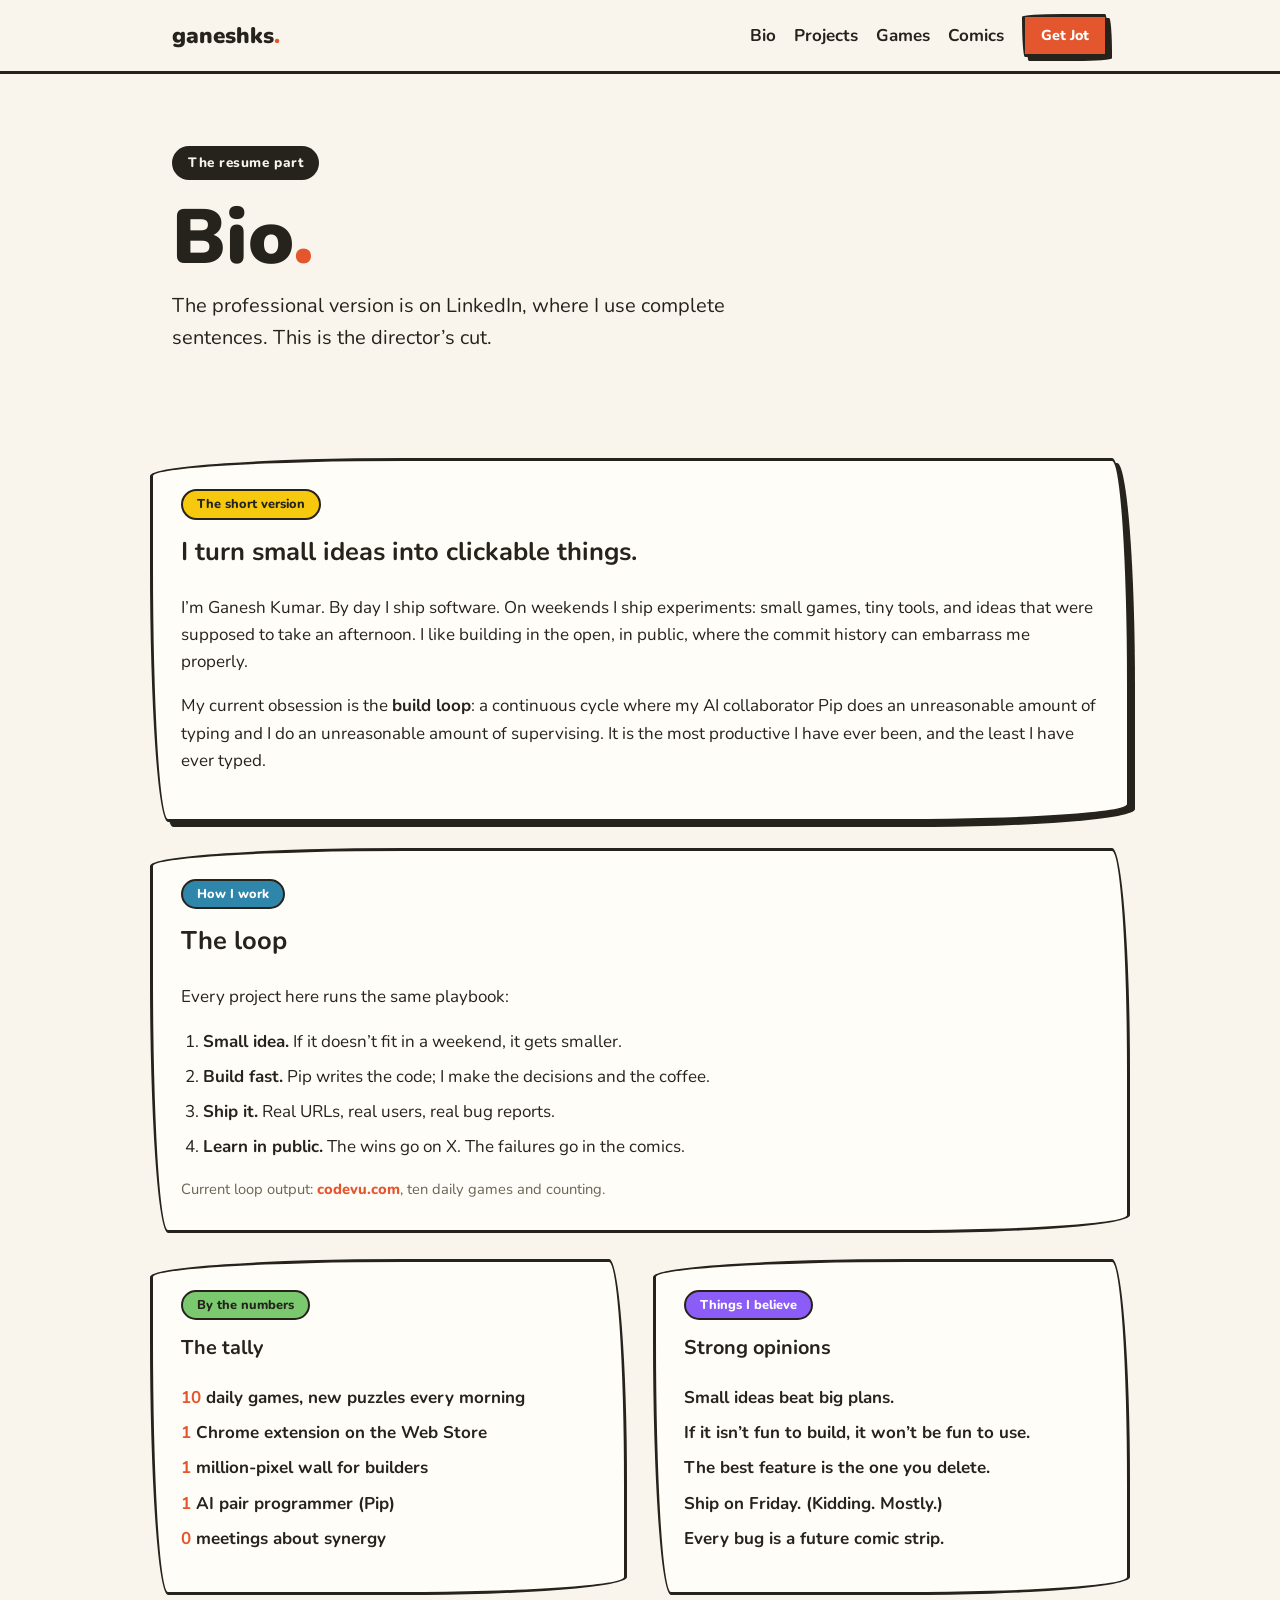
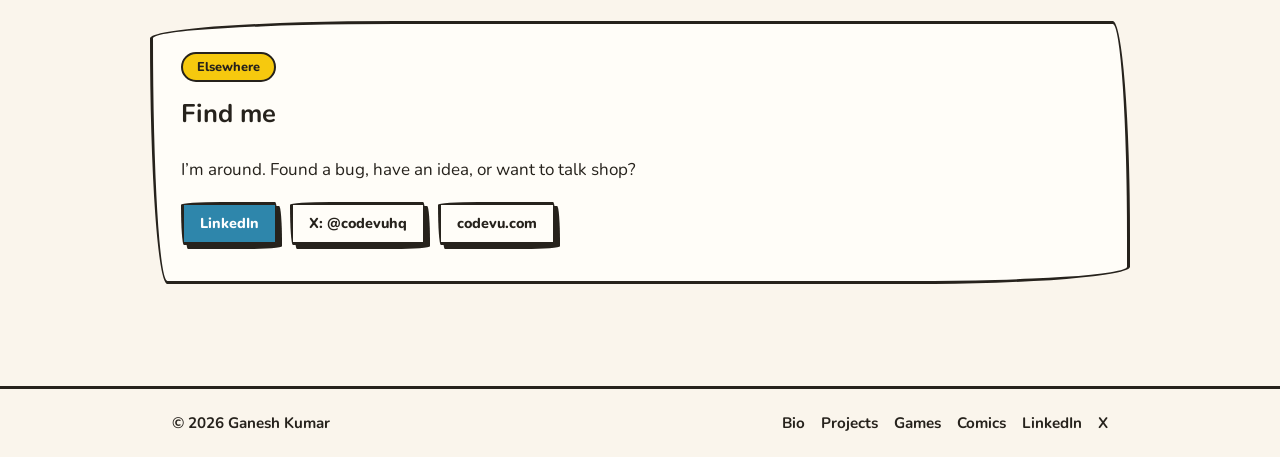
==== bio.html @ c855c2ab "Add sub-pages: bio, projects, games - Home becomes a hub with explore cards - bio.html: director's c" ====
<!DOCTYPE html>
<html lang="en">
<head>
<meta charset="utf-8">
<meta name="viewport" content="width=device-width, initial-scale=1">
<title>Bio — Ganesh Kumar</title>
<meta name="description" content="The bio of Ganesh Kumar: the resume part, with jokes.">
<meta name="theme-color" content="#faf5ec">
<link rel="icon" href="data:image/svg+xml,%3Csvg xmlns='http://www.w3.org/2000/svg' viewBox='0 0 64 64'%3E%3Crect width='64' height='64' rx='14' fill='%23f6c90e'/%3E%3Ctext x='32' y='45' font-family='sans-serif' font-size='36' font-weight='900' text-anchor='middle' fill='%2326221c'%3EG%3C/text%3E%3C/svg%3E">
<link rel="preconnect" href="https://fonts.googleapis.com">
<link rel="preconnect" href="https://fonts.gstatic.com" crossorigin>
<link href="https://fonts.googleapis.com/css2?family=Caveat:wght@600;700&family=Nunito:wght@400;700;800;900&display=swap" rel="stylesheet">
<link rel="stylesheet" href="styles.css">
</head>
<body>

<header class="site-header">
  <div class="header-inner">
    <a class="brand" href="index.html">ganeshks<span class="brand-dot">.</span></a>
    <nav class="nav">
      <a href="bio.html">Bio</a>
      <a href="projects.html">Projects</a>
      <a href="games.html">Games</a>
      <a href="comics.html">Comics</a>
    </nav>
    <a class="btn btn-small btn-accent" href="https://chromewebstore.google.com/detail/jot/ocbfgpiibmgkkjbpbpnhejalpakdonjh">Get Jot</a>
  </div>
</header>

<main>
  <section class="hero wrap">
    <p class="pill">The resume part</p>
    <h1>Bio<span class="brand-dot">.</span></h1>
    <p class="lede">The professional version is on LinkedIn, where I use complete sentences. This is the director&rsquo;s cut.</p>
  </section>

  <section class="wrap block">
    <div class="card sketch shadow">
      <p class="badge">The short version</p>
      <h2 style="margin-top:0">I turn small ideas into clickable things.</h2>
      <p>I&rsquo;m Ganesh Kumar. By day I ship software. On weekends I ship experiments: small games, tiny tools, and ideas that were supposed to take an afternoon. I like building in the open, in public, where the commit history can embarrass me properly.</p>
      <p>My current obsession is the <strong>build loop</strong>: a continuous cycle where my AI collaborator Pip does an unreasonable amount of typing and I do an unreasonable amount of supervising. It is the most productive I have ever been, and the least I have ever typed.</p>
    </div>

    <div class="card sketch">
      <p class="badge badge-blue">How I work</p>
      <h2 style="margin-top:0">The loop</h2>
      <p>Every project here runs the same playbook:</p>
      <ol class="steps">
        <li><strong>Small idea.</strong> If it doesn&rsquo;t fit in a weekend, it gets smaller.</li>
        <li><strong>Build fast.</strong> Pip writes the code; I make the decisions and the coffee.</li>
        <li><strong>Ship it.</strong> Real URLs, real users, real bug reports.</li>
        <li><strong>Learn in public.</strong> The wins go on X. The failures go in the comics.</li>
      </ol>
      <p class="fine">Current loop output: <a class="link-more" href="https://codevu.com/">codevu.com</a>, ten daily games and counting.</p>
    </div>

    <div class="cards-2">
      <div class="card sketch">
        <p class="badge badge-green">By the numbers</p>
        <h3 style="margin-top:0">The tally</h3>
        <ul class="tally">
          <li><b>10</b> daily games, new puzzles every morning</li>
          <li><b>1</b> Chrome extension on the Web Store</li>
          <li><b>1</b> million-pixel wall for builders</li>
          <li><b>1</b> AI pair programmer (Pip)</li>
          <li><b>0</b> meetings about synergy</li>
        </ul>
      </div>
      <div class="card sketch">
        <p class="badge badge-purple">Things I believe</p>
        <h3 style="margin-top:0">Strong opinions</h3>
        <ul class="tally">
          <li>Small ideas beat big plans.</li>
          <li>If it isn&rsquo;t fun to build, it won&rsquo;t be fun to use.</li>
          <li>The best feature is the one you delete.</li>
          <li>Ship on Friday. (Kidding. Mostly.)</li>
          <li>Every bug is a future comic strip.</li>
        </ul>
      </div>
    </div>

    <div class="card sketch">
      <p class="badge">Elsewhere</p>
      <h2 style="margin-top:0">Find me</h2>
      <p>I&rsquo;m around. Found a bug, have an idea, or want to talk shop?</p>
      <div class="row">
        <a class="btn btn-blue btn-small" href="https://www.linkedin.com/in/ganeshks1011/" target="_blank" rel="noreferrer">LinkedIn</a>
        <a class="btn btn-small" href="https://x.com/codevuhq" target="_blank" rel="noreferrer">X: @codevuhq</a>
        <a class="btn btn-small" href="https://codevu.com/">codevu.com</a>
      </div>
    </div>
  </section>
</main>

<footer class="site-footer">
  <div class="footer-inner">
    <span>&copy; 2026 Ganesh Kumar</span>
    <span class="footer-links">
      <a href="bio.html">Bio</a>
      <a href="projects.html">Projects</a>
      <a href="games.html">Games</a>
      <a href="comics.html">Comics</a>
      <a href="https://www.linkedin.com/in/ganeshks1011/" target="_blank" rel="noreferrer">LinkedIn</a>
      <a href="https://x.com/codevuhq" target="_blank" rel="noreferrer">X</a>
    </span>
  </div>
</footer>

</body>
</html>
---- styles.css ----
/* ganeshks.com — comedy with a resume */
:root{
  --paper:#faf5ec;
  --ink:#26221c;
  --card:#fffdf8;
  --accent:#e4572e;
  --blue:#2e86ab;
  --yellow:#f6c90e;
  --purple:#8b5cf6;
  --muted:#6b6455;
}
*{box-sizing:border-box}
html{scroll-behavior:smooth}
body{
  margin:0;
  background:var(--paper);
  color:var(--ink);
  font-family:'Nunito',system-ui,sans-serif;
  font-size:17px;
  line-height:1.6;
}
.wrap{max-width:980px;margin:0 auto;padding:0 22px}

/* hand-drawn wobble border */
.sketch{
  border:3px solid var(--ink);
  border-radius:255px 18px 225px 18px / 18px 225px 18px 255px;
}
.shadow{box-shadow:5px 5px 0 var(--ink)}

/* header */
.site-header{
  border-bottom:3px solid var(--ink);
  background:var(--paper);
  position:sticky;top:0;z-index:50;
}
.header-inner{display:flex;align-items:center;gap:18px;padding:14px 22px;max-width:980px;margin:0 auto}
.brand{font-weight:900;font-size:1.4rem;text-decoration:none;color:var(--ink)}
.brand-dot{color:var(--accent)}
.nav{display:flex;gap:18px;margin-left:auto}
.nav a{color:var(--ink);text-decoration:none;font-weight:700}
.nav a:hover{color:var(--accent);text-decoration:underline wavy}

/* buttons */
.btn{
  display:inline-block;
  font-weight:800;text-decoration:none;color:var(--ink);
  background:var(--card);
  border:3px solid var(--ink);
  border-radius:255px 18px 225px 18px / 18px 225px 18px 255px;
  padding:10px 22px;
  box-shadow:4px 4px 0 var(--ink);
  transition:transform .08s ease, box-shadow .08s ease;
}
.btn:hover{transform:translate(-1px,-1px);box-shadow:5px 5px 0 var(--ink)}
.btn:active{transform:translate(3px,3px);box-shadow:1px 1px 0 var(--ink)}
.btn-primary{background:var(--yellow)}
.btn-accent{background:var(--accent);color:#fff}
.btn-blue{background:var(--blue);color:#fff}
.btn-small{padding:7px 16px;font-size:.9rem}

/* hero */
.hero{padding:72px 22px 48px;text-align:left}
.pill{
  display:inline-block;background:var(--ink);color:var(--paper);
  font-weight:800;font-size:.85rem;letter-spacing:.04em;
  padding:6px 16px;border-radius:999px;margin:0 0 18px;
}
.hero h1{font-size:clamp(3rem,8vw,4.8rem);font-weight:900;margin:0 0 12px;line-height:1.05}
.hero h1 .hl{background:linear-gradient(transparent 62%, var(--yellow) 62%)}
.lede{font-size:1.25rem;max-width:640px;margin:0 0 20px}
.stats{font-weight:700;margin:0 0 28px;color:var(--muted)}
.stats b{color:var(--ink)}
.hero-actions{display:flex;gap:14px;flex-wrap:wrap}

/* sections */
section.block{padding:36px 0}
.section-title{font-size:2rem;font-weight:900;margin:0 0 6px}
.section-sub{color:var(--muted);margin:0 0 24px;max-width:640px}
.card{
  background:var(--card);
  padding:28px;
  margin:0 0 26px;
}
.card h2,.card h3{margin-top:0}
.badge{
  display:inline-block;font-weight:800;font-size:.8rem;
  border:2.5px solid var(--ink);border-radius:999px;
  padding:3px 14px;margin:0 0 12px;background:var(--yellow);
}
.badge-blue{background:var(--blue);color:#fff}
.badge-purple{background:var(--purple);color:#fff}
.badge-green{background:#7bc96f}
.row{display:flex;gap:12px;flex-wrap:wrap;margin:18px 0 8px}
.fine{color:var(--muted);font-size:.92rem;margin:10px 0 0}
.link-more{font-weight:800;color:var(--accent);text-decoration:none}
.link-more:hover{text-decoration:underline wavy}
.cards-2{display:grid;grid-template-columns:1fr 1fr;gap:26px}
@media(max-width:700px){.cards-2{grid-template-columns:1fr}}
.experiment-list{margin:12px 0;padding:0;list-style:none;font-weight:700}
.experiment-list li{display:inline-block;background:#fff;border:2px solid var(--ink);border-radius:12px;padding:4px 12px;margin:0 8px 8px 0;font-size:.92rem}

/* comics */
.strip{margin:0 0 72px}
.strip-head{display:flex;align-items:center;gap:14px;margin:0 0 6px}
.strip-num{
  flex:0 0 auto;width:44px;height:44px;display:flex;align-items:center;justify-content:center;
  background:var(--accent);color:#fff;font-weight:900;font-size:1.2rem;
  border:3px solid var(--ink);border-radius:50%;
}
.strip-head h2{margin:0;font-size:1.7rem;font-weight:900}
.strip-sub{color:var(--muted);margin:0 0 22px}
.panel{
  background:#fff;
  border:3px solid var(--ink);
  border-radius:255px 18px 225px 18px / 18px 225px 18px 255px;
  position:relative;
  padding:26px 18px 14px;
  margin:0 0 30px;
  overflow:hidden;
}
.panel svg.scene{display:block;width:100%;height:auto}
.bubble{
  position:absolute;
  background:#fff;
  border:2.5px solid var(--ink);
  border-radius:48% 52% 55% 45% / 58% 50% 52% 46%;
  padding:8px 16px;
  font-family:'Caveat',cursive;
  font-size:1.45rem;font-weight:600;line-height:1.25;
  max-width:48%;
  z-index:2;
}
.bubble::after{
  content:'';position:absolute;bottom:-9px;left:32px;
  width:14px;height:14px;background:#fff;
  border-right:2.5px solid var(--ink);border-bottom:2.5px solid var(--ink);
  transform:rotate(45deg);
}
.b-tl{top:10px;left:14px}
.b-tr{top:10px;right:14px}
.b-tr::after{left:auto;right:32px}
.b-bl{top:auto;bottom:34px;left:14px}
.b-br{top:auto;bottom:34px;right:14px}
.b-br::after{left:auto;right:32px}
.cap{font-family:'Caveat',cursive;font-size:1.35rem;text-align:center;color:var(--muted);margin:6px 0 0}
@media(max-width:600px){
  .bubble{font-size:1.15rem;max-width:62%}
  .hero{padding:48px 22px 32px}
}

/* bio + games extras */
.steps{margin:12px 0 18px;padding-left:22px}
.steps li{margin:8px 0}
.tally{margin:12px 0;padding:0;list-style:none}
.tally li{margin:8px 0;font-weight:700}
.tally li b{color:var(--accent)}
.game-grid{display:grid;grid-template-columns:repeat(2,1fr);gap:22px;margin-bottom:26px}
@media(max-width:640px){.game-grid{grid-template-columns:1fr}}
.game-card{margin:0;padding:22px}
.game-card h3{margin:0 0 6px;font-size:1.15rem;letter-spacing:.02em}
.game-card p{margin:0;color:var(--muted)}

/* footer */
.site-footer{border-top:3px solid var(--ink);margin-top:40px}
.footer-inner{
  display:flex;justify-content:space-between;align-items:center;gap:12px;flex-wrap:wrap;
  padding:22px;max-width:980px;margin:0 auto;font-weight:700;font-size:.95rem;
}
.footer-links{display:flex;gap:16px;flex-wrap:wrap}
.footer-links a{color:var(--ink);text-decoration:none}
.footer-links a:hover{color:var(--accent);text-decoration:underline wavy}
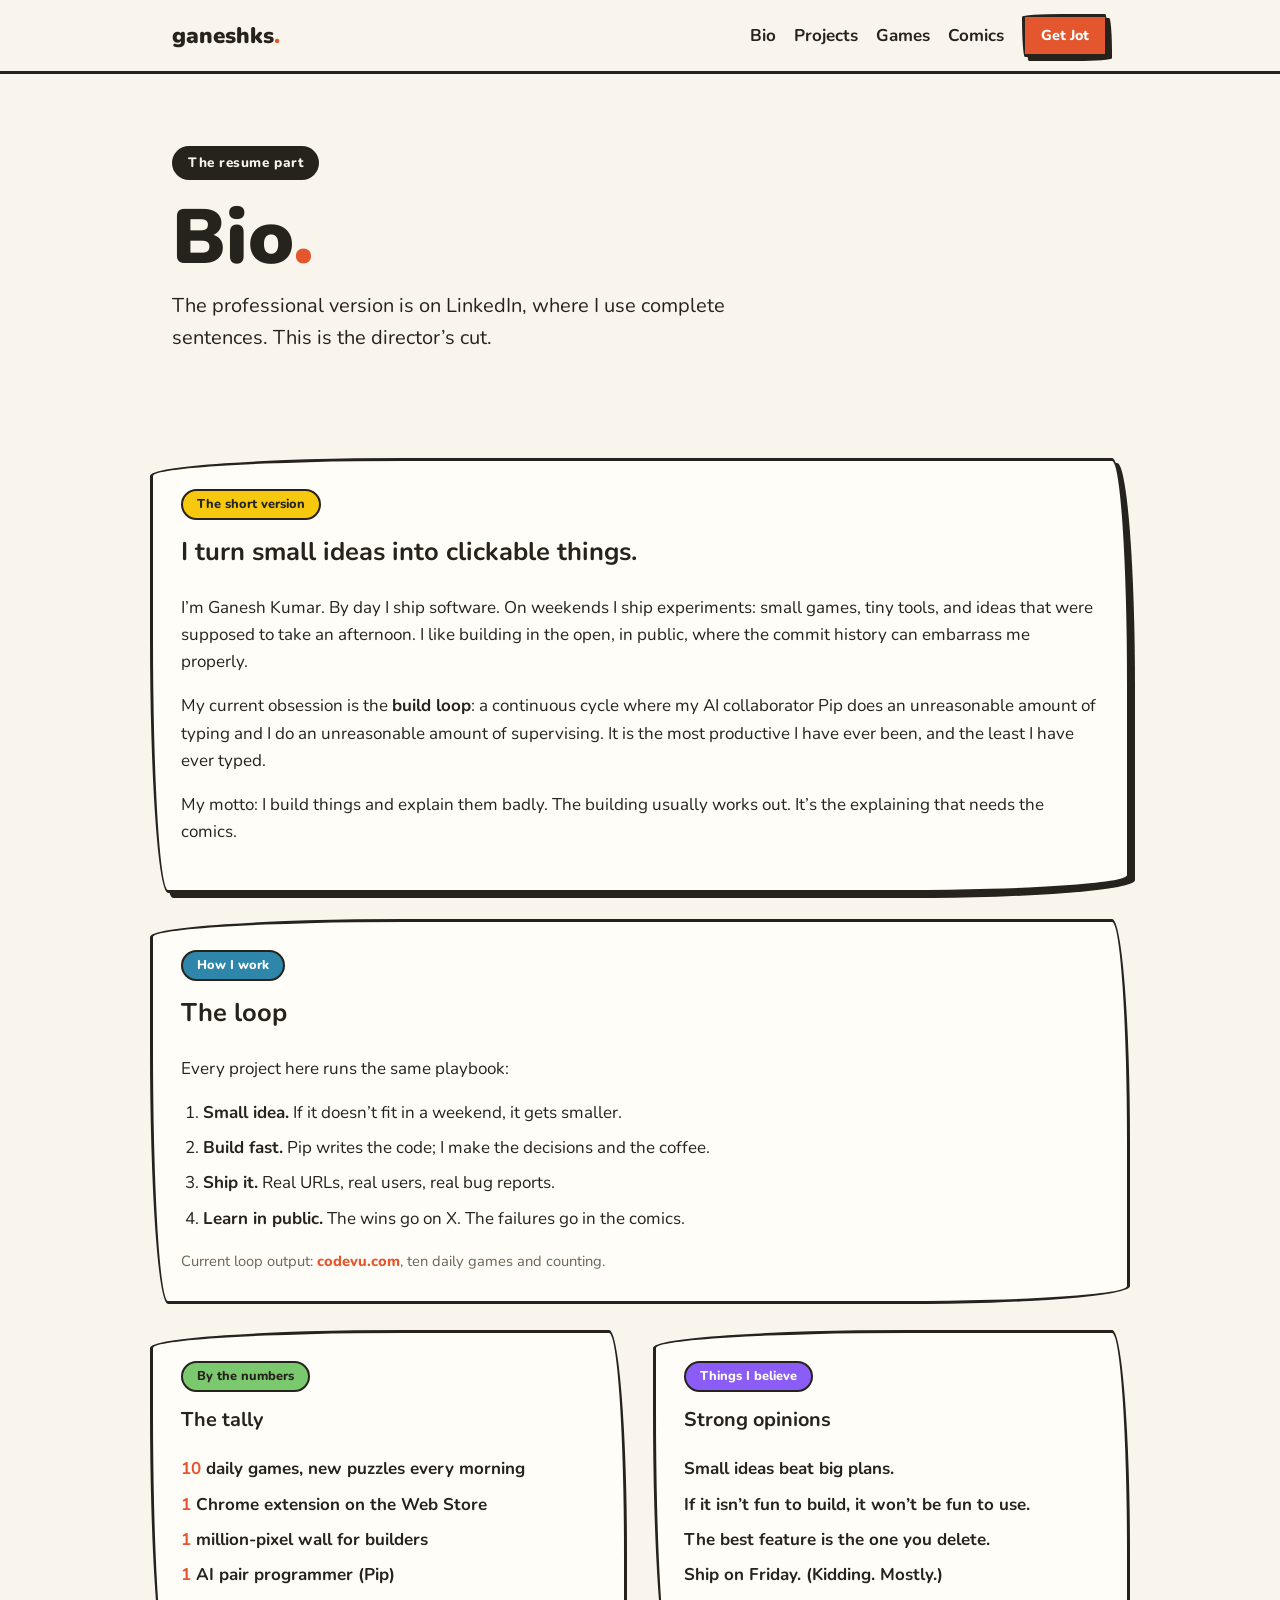
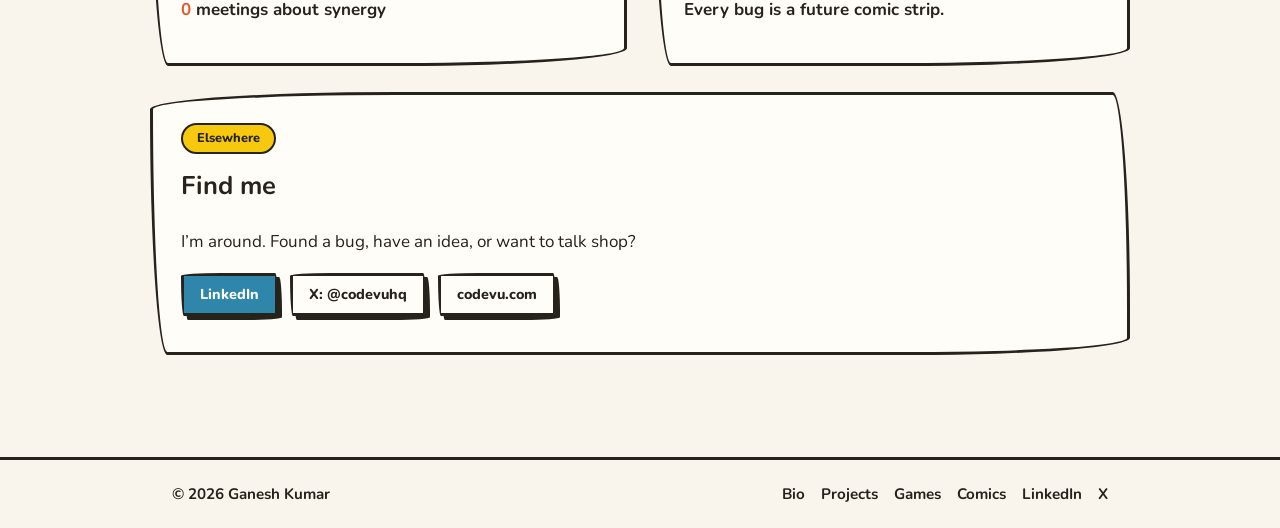
==== commit 0b05acb7: "Tagline: I build things and explain them badly - Hero lede, comics lede, and bio motto updated" ====
--- a/bio.html
+++ b/bio.html
@@ -40,6 +40,7 @@
       <h2 style="margin-top:0">I turn small ideas into clickable things.</h2>
       <p>I&rsquo;m Ganesh Kumar. By day I ship software. On weekends I ship experiments: small games, tiny tools, and ideas that were supposed to take an afternoon. I like building in the open, in public, where the commit history can embarrass me properly.</p>
       <p>My current obsession is the <strong>build loop</strong>: a continuous cycle where my AI collaborator Pip does an unreasonable amount of typing and I do an unreasonable amount of supervising. It is the most productive I have ever been, and the least I have ever typed.</p>
+      <p>My motto: I build things and explain them badly. The building usually works out. It&rsquo;s the explaining that needs the comics.</p>
     </div>
 
     <div class="card sketch">
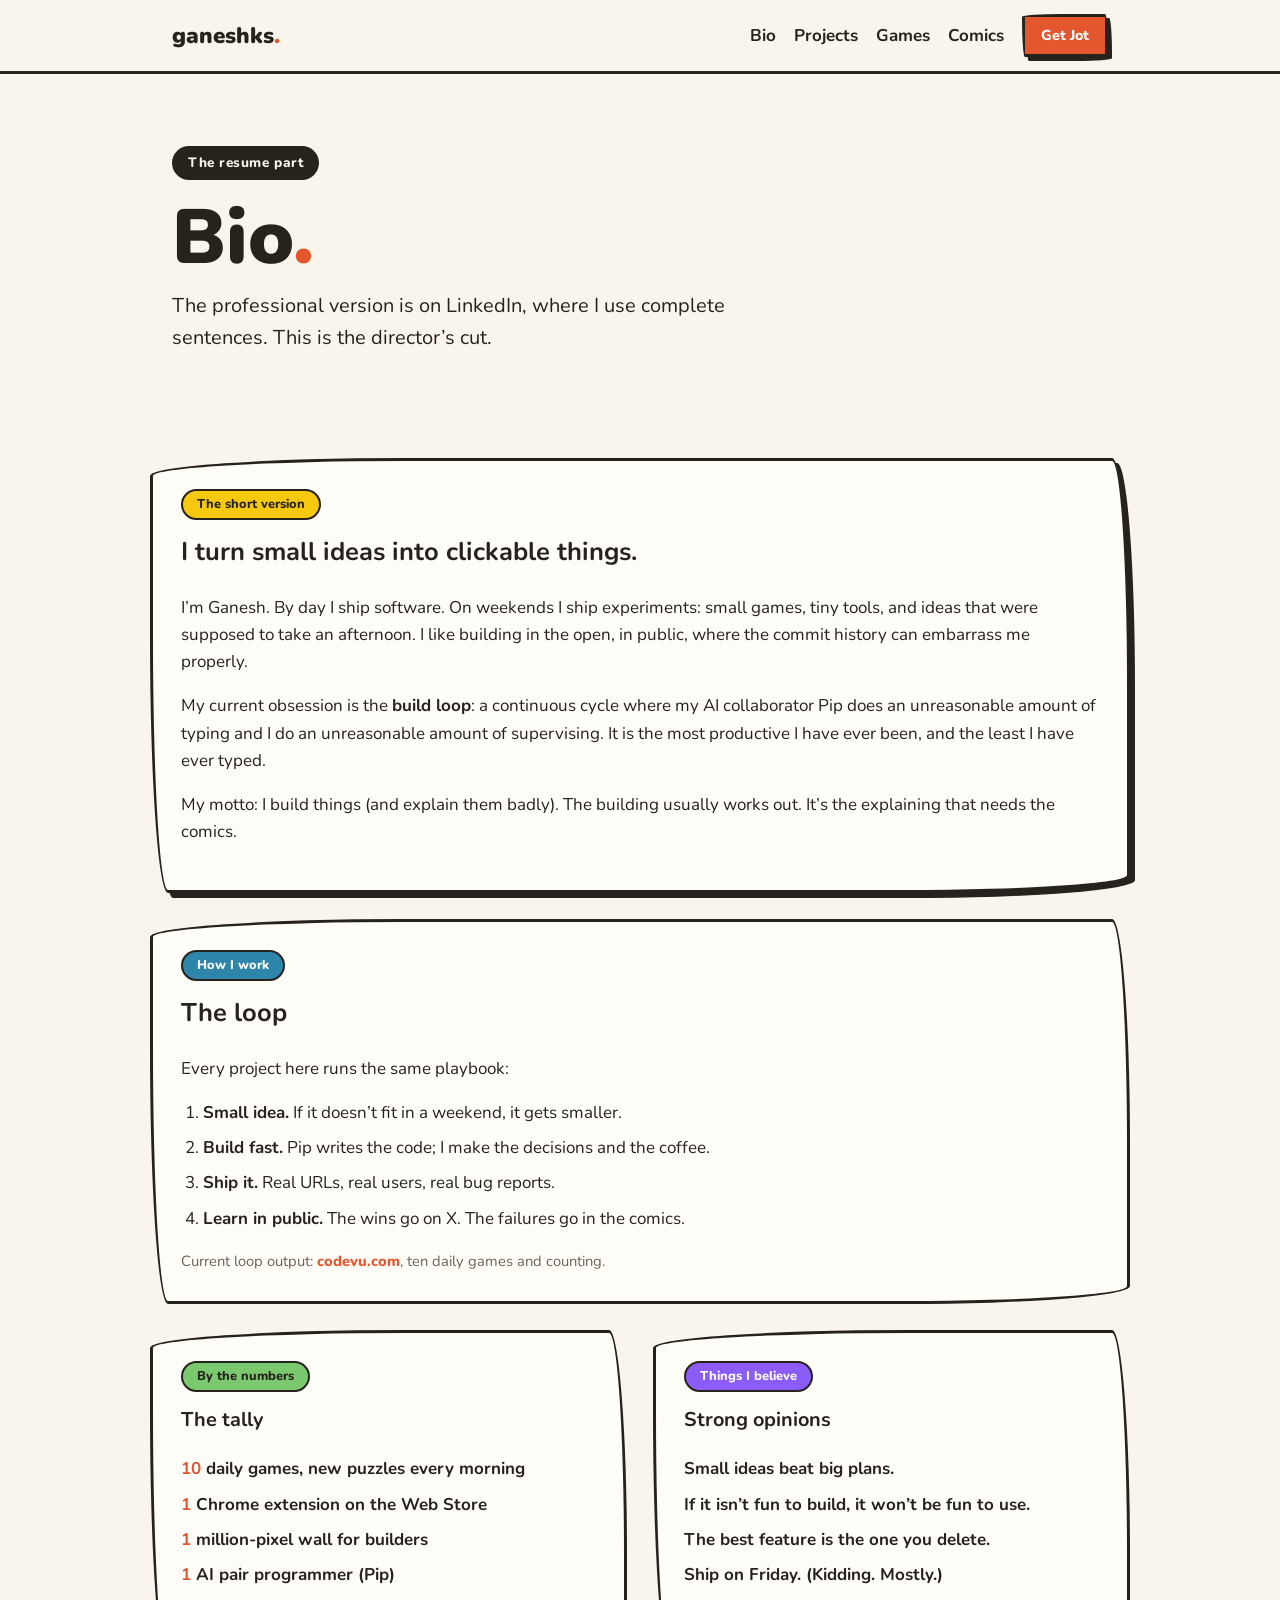
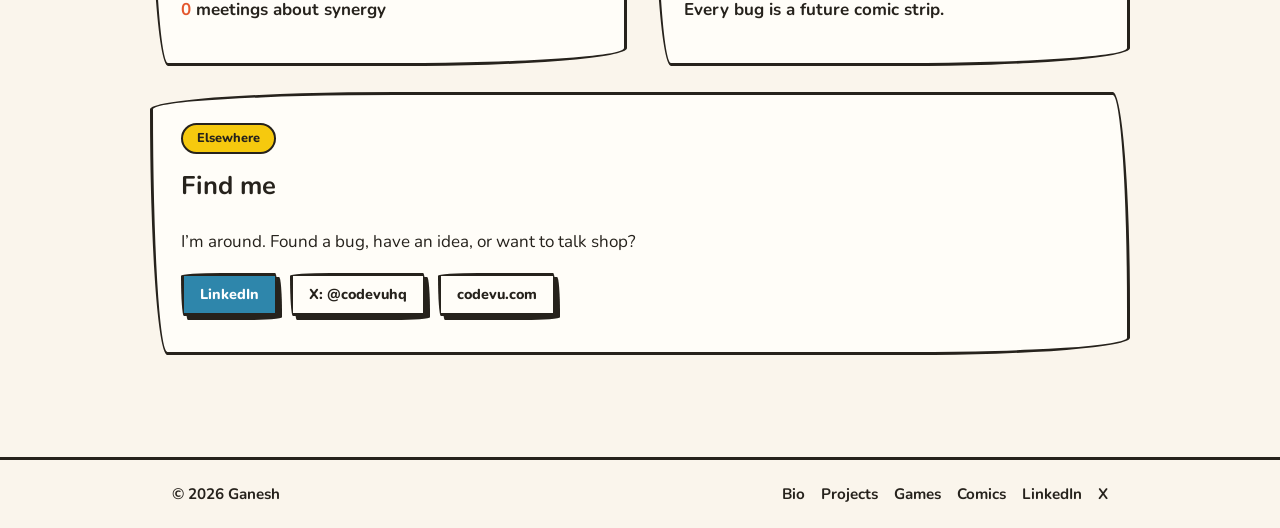
==== commit 03a8a509: "Tagline in brackets; use Ganesh not Ganesh Kumar" ====
--- a/bio.html
+++ b/bio.html
@@ -3,8 +3,8 @@
 <head>
 <meta charset="utf-8">
 <meta name="viewport" content="width=device-width, initial-scale=1">
-<title>Bio — Ganesh Kumar</title>
-<meta name="description" content="The bio of Ganesh Kumar: the resume part, with jokes.">
+<title>Bio — Ganesh</title>
+<meta name="description" content="The bio of Ganesh: the resume part, with jokes.">
 <meta name="theme-color" content="#faf5ec">
 <link rel="icon" href="data:image/svg+xml,%3Csvg xmlns='http://www.w3.org/2000/svg' viewBox='0 0 64 64'%3E%3Crect width='64' height='64' rx='14' fill='%23f6c90e'/%3E%3Ctext x='32' y='45' font-family='sans-serif' font-size='36' font-weight='900' text-anchor='middle' fill='%2326221c'%3EG%3C/text%3E%3C/svg%3E">
 <link rel="preconnect" href="https://fonts.googleapis.com">
@@ -38,9 +38,9 @@
     <div class="card sketch shadow">
       <p class="badge">The short version</p>
       <h2 style="margin-top:0">I turn small ideas into clickable things.</h2>
-      <p>I&rsquo;m Ganesh Kumar. By day I ship software. On weekends I ship experiments: small games, tiny tools, and ideas that were supposed to take an afternoon. I like building in the open, in public, where the commit history can embarrass me properly.</p>
+      <p>I&rsquo;m Ganesh. By day I ship software. On weekends I ship experiments: small games, tiny tools, and ideas that were supposed to take an afternoon. I like building in the open, in public, where the commit history can embarrass me properly.</p>
       <p>My current obsession is the <strong>build loop</strong>: a continuous cycle where my AI collaborator Pip does an unreasonable amount of typing and I do an unreasonable amount of supervising. It is the most productive I have ever been, and the least I have ever typed.</p>
-      <p>My motto: I build things and explain them badly. The building usually works out. It&rsquo;s the explaining that needs the comics.</p>
+      <p>My motto: I build things (and explain them badly). The building usually works out. It&rsquo;s the explaining that needs the comics.</p>
     </div>
 
     <div class="card sketch">
@@ -96,7 +96,7 @@
 
 <footer class="site-footer">
   <div class="footer-inner">
-    <span>&copy; 2026 Ganesh Kumar</span>
+    <span>&copy; 2026 Ganesh</span>
     <span class="footer-links">
       <a href="bio.html">Bio</a>
       <a href="projects.html">Projects</a>
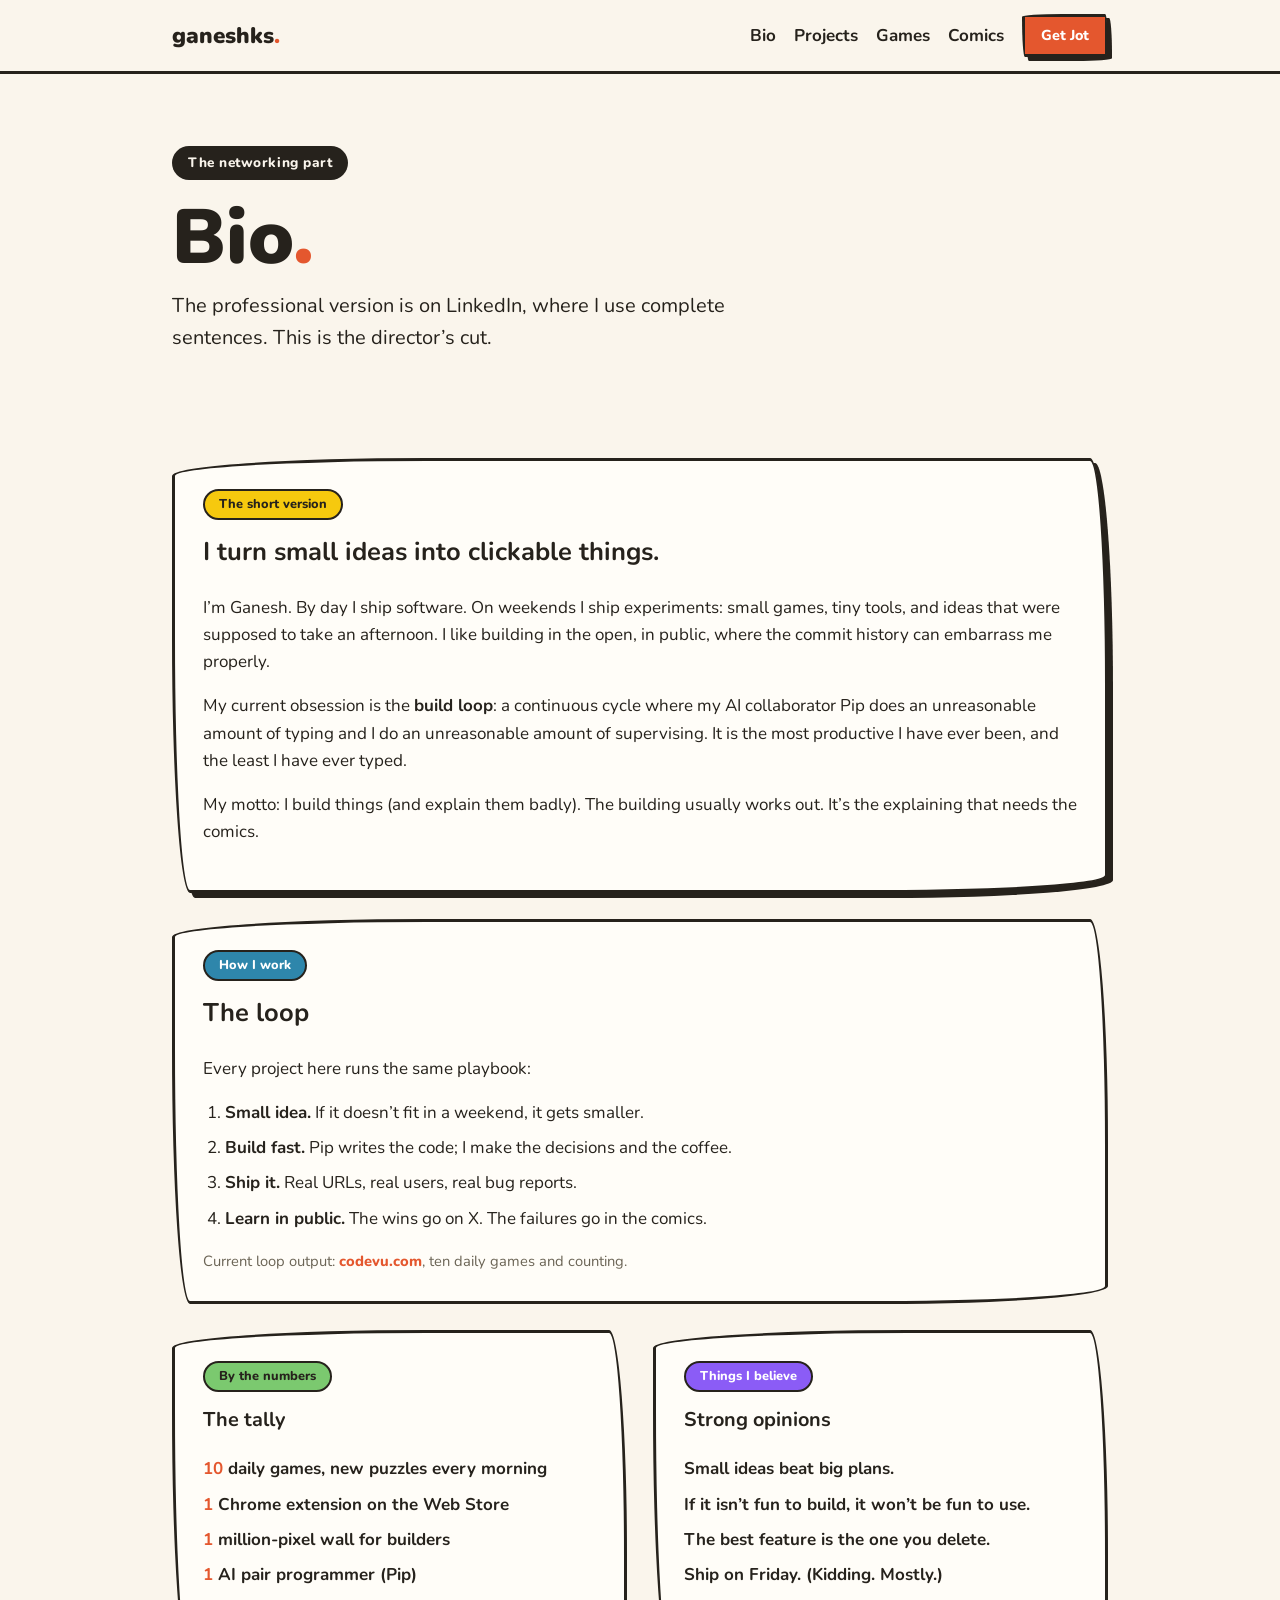
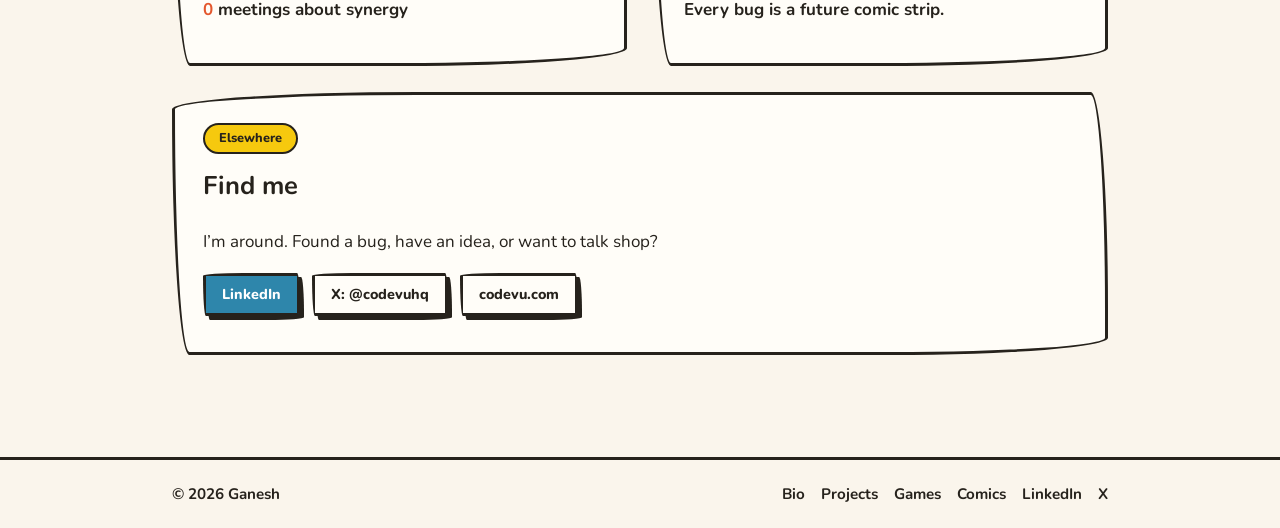
==== commit d8352bd1: "Mobile padding fix + networking copy (no resume framing) - section.block used padding:36px 0, which " ====
--- a/bio.html
+++ b/bio.html
@@ -4,12 +4,12 @@
 <meta charset="utf-8">
 <meta name="viewport" content="width=device-width, initial-scale=1">
 <title>Bio — Ganesh</title>
-<meta name="description" content="The bio of Ganesh: the resume part, with jokes.">
+<meta name="description" content="The bio of Ganesh: the networking part, with jokes.">
 <meta name="theme-color" content="#faf5ec">
 <link rel="icon" href="data:image/svg+xml,%3Csvg xmlns='http://www.w3.org/2000/svg' viewBox='0 0 64 64'%3E%3Crect width='64' height='64' rx='14' fill='%23f6c90e'/%3E%3Ctext x='32' y='45' font-family='sans-serif' font-size='36' font-weight='900' text-anchor='middle' fill='%2326221c'%3EG%3C/text%3E%3C/svg%3E">
 <link rel="preconnect" href="https://fonts.googleapis.com">
 <link rel="preconnect" href="https://fonts.gstatic.com" crossorigin>
-<link href="https://fonts.googleapis.com/css2?family=Caveat:wght@600;700&family=Nunito:wght@400;700;800;900&display=swap" rel="stylesheet">
+<link href="https://fonts.googleapis.com/css2?family=Patrick+Hand&family=Nunito:wght@400;700;800;900&display=swap" rel="stylesheet">
 <link rel="stylesheet" href="styles.css">
 </head>
 <body>
@@ -29,7 +29,7 @@
 
 <main>
   <section class="hero wrap">
-    <p class="pill">The resume part</p>
+    <p class="pill">The networking part</p>
     <h1>Bio<span class="brand-dot">.</span></h1>
     <p class="lede">The professional version is on LinkedIn, where I use complete sentences. This is the director&rsquo;s cut.</p>
   </section>
--- a/styles.css
+++ b/styles.css
@@ -74,7 +74,7 @@
 .hero-actions{display:flex;gap:14px;flex-wrap:wrap}
 
 /* sections */
-section.block{padding:36px 0}
+section.block{padding-top:36px;padding-bottom:36px}
 .section-title{font-size:2rem;font-weight:900;margin:0 0 6px}
 .section-sub{color:var(--muted);margin:0 0 24px;max-width:640px}
 .card{
@@ -126,7 +126,7 @@
   border:2.5px solid var(--ink);
   border-radius:48% 52% 55% 45% / 58% 50% 52% 46%;
   padding:8px 16px;
-  font-family:'Caveat',cursive;
+  font-family:'Patrick Hand',cursive;
   font-size:1.45rem;font-weight:600;line-height:1.25;
   max-width:48%;
   z-index:2;
@@ -143,7 +143,7 @@
 .b-bl{top:auto;bottom:34px;left:14px}
 .b-br{top:auto;bottom:34px;right:14px}
 .b-br::after{left:auto;right:32px}
-.cap{font-family:'Caveat',cursive;font-size:1.35rem;text-align:center;color:var(--muted);margin:6px 0 0}
+.cap{font-family:'Patrick Hand',cursive;font-size:1.35rem;text-align:center;color:var(--muted);margin:6px 0 0}
 @media(max-width:600px){
   .bubble{font-size:1.15rem;max-width:62%}
   .hero{padding:48px 22px 32px}
@@ -170,3 +170,77 @@
 .footer-links{display:flex;gap:16px;flex-wrap:wrap}
 .footer-links a{color:var(--ink);text-decoration:none}
 .footer-links a:hover{color:var(--accent);text-decoration:underline wavy}
+
+@media (max-width: 640px){
+  .header-inner{flex-wrap:wrap;row-gap:8px;padding:12px 18px}
+  .header-inner .btn-small{margin-left:auto}
+  .nav{order:2;flex-basis:100%;margin-left:0;gap:6px 20px;font-size:15px}
+  .hero{padding:52px 22px 32px}
+  .block{padding-top:36px;padding-bottom:36px}
+  .strip{grid-template-columns:1fr;max-width:440px}
+  .speech{font-size:15px}
+  .jot-band-inner{flex-direction:column;align-items:flex-start}
+  .stats{flex-wrap:wrap;gap:14px 22px}
+}
+
+/* comics archive — tile grid, oatmeal-style */
+.marker{background:linear-gradient(transparent 62%, var(--yellow) 62%)}
+.comic-grid{display:grid;grid-template-columns:repeat(3,1fr);gap:30px;margin:10px 0 48px}
+@media(max-width:760px){.comic-grid{grid-template-columns:repeat(2,1fr);gap:22px}}
+@media(max-width:520px){.comic-grid{grid-template-columns:1fr;max-width:400px;margin-left:auto;margin-right:auto}}
+.comic-tile{display:block;text-decoration:none;color:var(--ink);position:relative}
+.tile-art{
+  background:#fff;border:3px solid var(--ink);padding:12px;
+  border-radius:42px 14px 48px 16px/16px 48px 14px 42px;
+  box-shadow:6px 6px 0 rgba(38,34,28,.16);
+  transition:transform .12s ease, box-shadow .12s ease;
+}
+.comic-grid .comic-tile:nth-child(3n+2) .tile-art{border-radius:16px 46px 14px 44px/44px 14px 46px 16px}
+.comic-grid .comic-tile:nth-child(3n) .tile-art{border-radius:46px 18px 40px 46px/40px 44px 46px 18px}
+.comic-tile:hover .tile-art{transform:translate(-2px,-2px) rotate(-.7deg);box-shadow:10px 10px 0 rgba(38,34,28,.2)}
+.tile-art svg{display:block;width:100%;height:auto}
+.tile-meta{padding:14px 4px 0}
+.tile-meta h3{margin:0 0 6px;font-size:1.2rem;font-weight:900}
+.tile-tag{
+  display:inline-block;font-size:.75rem;font-weight:800;letter-spacing:.03em;
+  border:2px solid var(--ink);border-radius:999px;padding:2px 11px;
+  background:var(--card);margin:0 6px 8px 0;
+}
+.tile-sub{margin:0;color:var(--muted);font-size:.95rem;line-height:1.5}
+.sticker{
+  position:absolute;top:-16px;right:-8px;z-index:3;
+  background:var(--yellow);color:var(--ink);
+  font-weight:900;font-size:.8rem;letter-spacing:.05em;
+  border:3px solid var(--ink);
+  border-radius:48% 52% 55% 45% / 52% 48% 52% 48%;
+  padding:10px 14px;transform:rotate(8deg);
+  box-shadow:3px 3px 0 var(--ink);
+}
+/* latest spotlight */
+.spotlight{
+  display:grid;grid-template-columns:290px 1fr;gap:30px;align-items:center;
+  margin:6px 0 54px;
+}
+@media(max-width:640px){.spotlight{grid-template-columns:1fr;gap:20px}}
+.spotlight-copy .kicker{
+  display:inline-block;font-weight:900;font-size:.8rem;letter-spacing:.08em;
+  color:var(--accent);text-transform:uppercase;margin:0 0 8px;
+}
+.spotlight-copy h2{margin:0 0 10px;font-size:1.9rem;font-weight:900}
+.spotlight-copy p{margin:0 0 20px;color:var(--muted);max-width:52ch}
+/* reader pages */
+.comic-reader{max-width:720px}
+.reader-top{margin:0 0 18px}
+.comic-nav{
+  display:flex;justify-content:space-between;align-items:center;gap:12px;flex-wrap:wrap;
+  margin:34px 0 10px;
+}
+.comic-nav .btn{font-size:.95rem}
+
+/* home: simple + hand-drawn */
+.home .hero h1{font-family:'Patrick Hand',cursive;font-weight:700;font-size:clamp(4.2rem,11vw,7rem);line-height:1;margin-bottom:10px}
+.home .section-title{font-family:'Patrick Hand',cursive;font-weight:700;font-size:2.9rem;display:inline-block;position:relative;transform:rotate(-1deg)}
+.home .section-title::after{content:"";position:absolute;left:-8px;right:-8px;bottom:.06em;height:.44em;background:rgba(246,201,14,.55);z-index:-1;transform:rotate(-.7deg);border-radius:8px 16px 10px 18px}
+.home .tile-meta h3{font-family:'Patrick Hand',cursive;font-weight:700;font-size:1.75rem}
+.comic-grid.single{grid-template-columns:minmax(0,340px);justify-content:center}
+.doodle-arrow{display:block;margin:4px 0 0 12px;transform:rotate(4deg)}
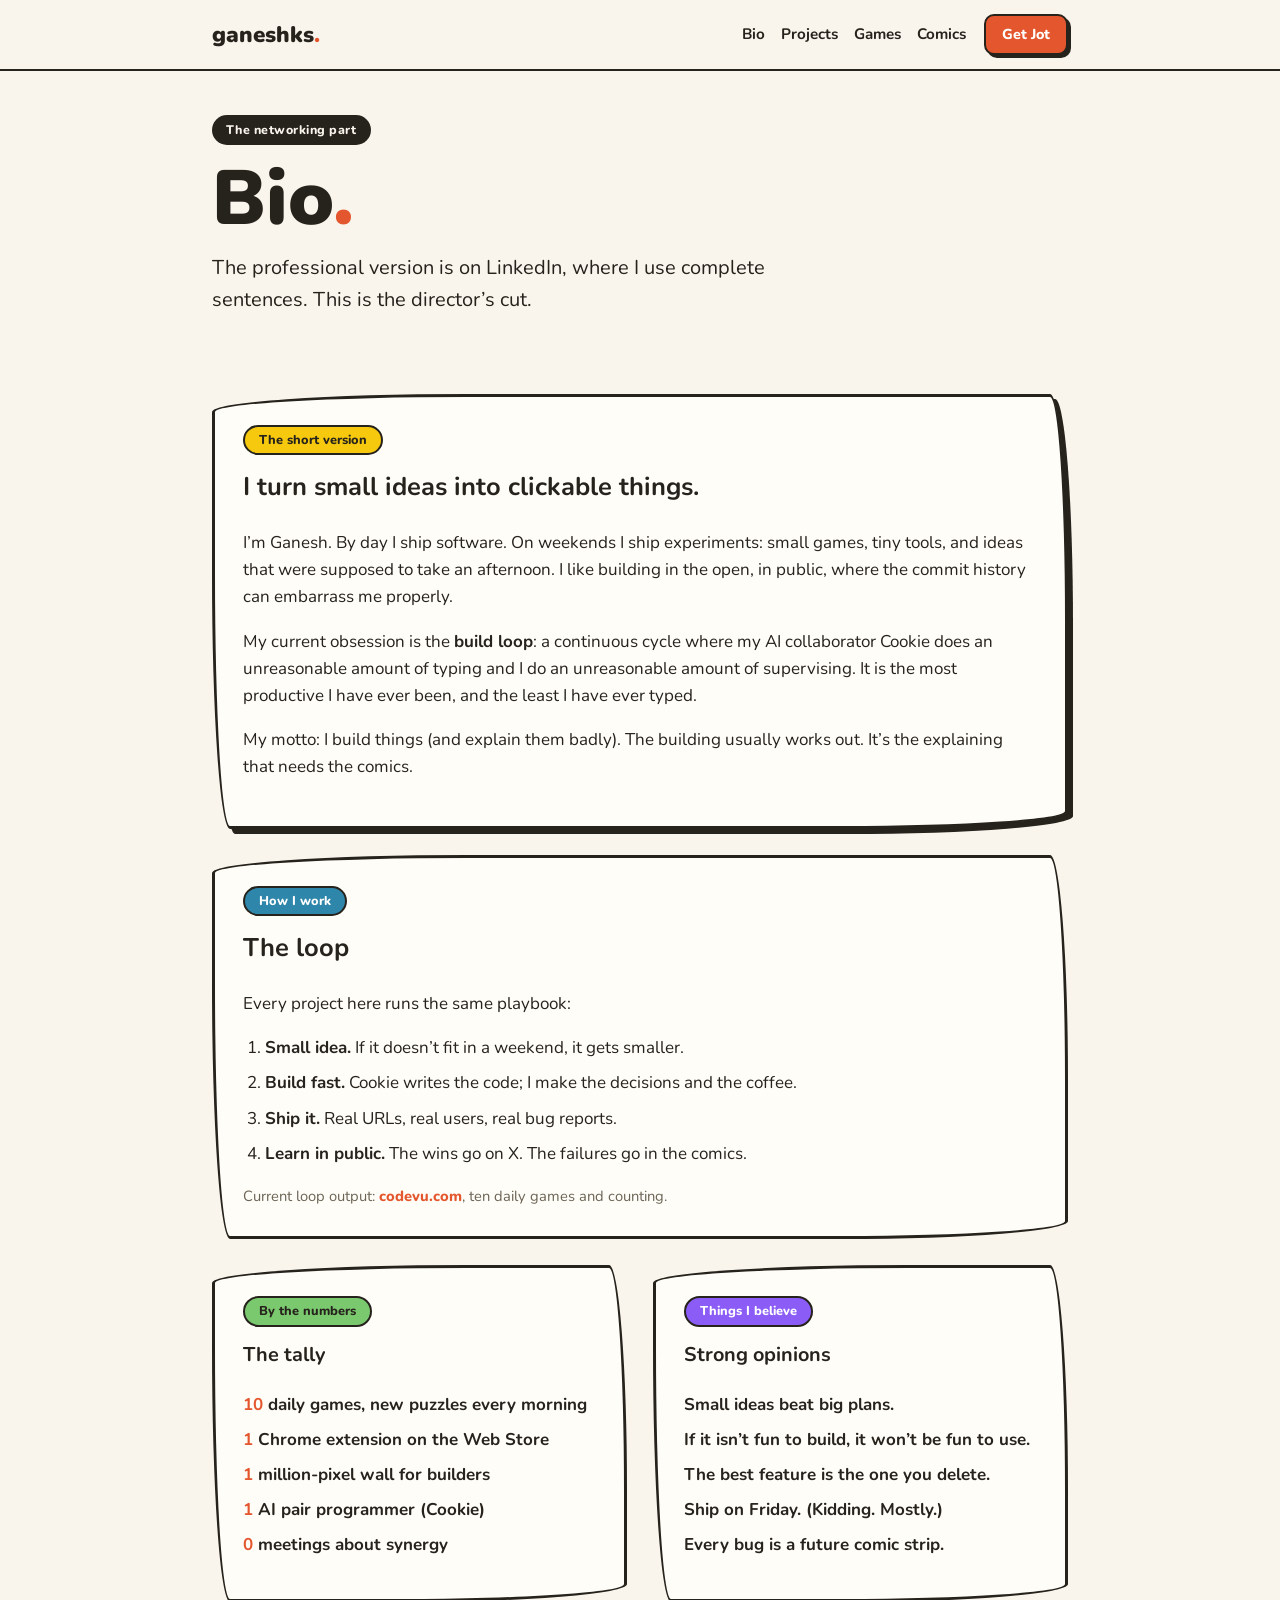
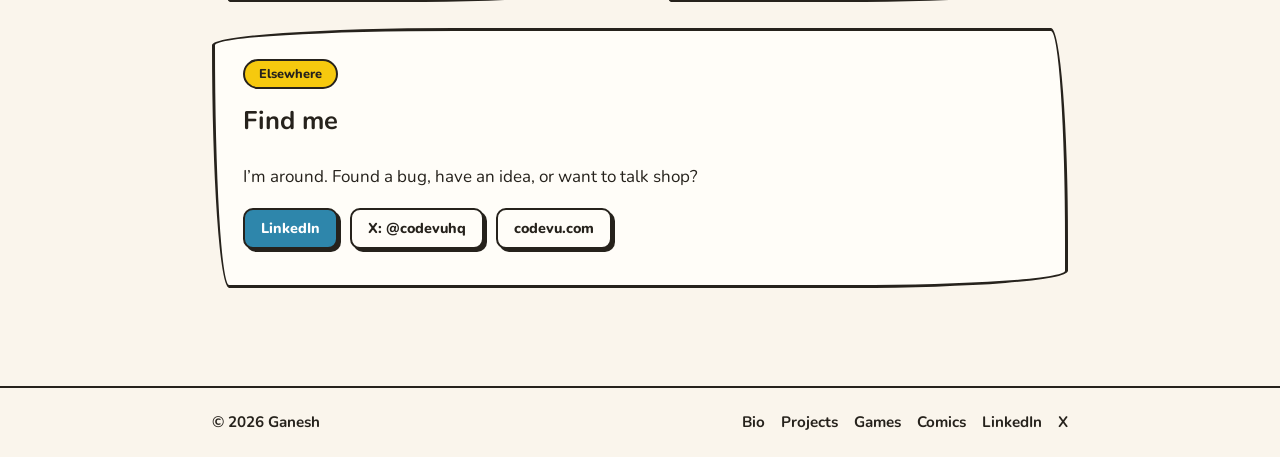
==== commit eb8088da: "Rebrand Pip to Cookie: bio/projects copy, codevu tile bears, moon silhouette" ====
--- a/bio.html
+++ b/bio.html
@@ -39,7 +39,7 @@
       <p class="badge">The short version</p>
       <h2 style="margin-top:0">I turn small ideas into clickable things.</h2>
       <p>I&rsquo;m Ganesh. By day I ship software. On weekends I ship experiments: small games, tiny tools, and ideas that were supposed to take an afternoon. I like building in the open, in public, where the commit history can embarrass me properly.</p>
-      <p>My current obsession is the <strong>build loop</strong>: a continuous cycle where my AI collaborator Pip does an unreasonable amount of typing and I do an unreasonable amount of supervising. It is the most productive I have ever been, and the least I have ever typed.</p>
+      <p>My current obsession is the <strong>build loop</strong>: a continuous cycle where my AI collaborator Cookie does an unreasonable amount of typing and I do an unreasonable amount of supervising. It is the most productive I have ever been, and the least I have ever typed.</p>
       <p>My motto: I build things (and explain them badly). The building usually works out. It&rsquo;s the explaining that needs the comics.</p>
     </div>
 
@@ -49,7 +49,7 @@
       <p>Every project here runs the same playbook:</p>
       <ol class="steps">
         <li><strong>Small idea.</strong> If it doesn&rsquo;t fit in a weekend, it gets smaller.</li>
-        <li><strong>Build fast.</strong> Pip writes the code; I make the decisions and the coffee.</li>
+        <li><strong>Build fast.</strong> Cookie writes the code; I make the decisions and the coffee.</li>
         <li><strong>Ship it.</strong> Real URLs, real users, real bug reports.</li>
         <li><strong>Learn in public.</strong> The wins go on X. The failures go in the comics.</li>
       </ol>
@@ -64,7 +64,7 @@
           <li><b>10</b> daily games, new puzzles every morning</li>
           <li><b>1</b> Chrome extension on the Web Store</li>
           <li><b>1</b> million-pixel wall for builders</li>
-          <li><b>1</b> AI pair programmer (Pip)</li>
+          <li><b>1</b> AI pair programmer (Cookie)</li>
           <li><b>0</b> meetings about synergy</li>
         </ul>
       </div>
--- a/styles.css
+++ b/styles.css
@@ -7,7 +7,14 @@
   --blue:#2e86ab;
   --yellow:#f6c90e;
   --purple:#8b5cf6;
+  --pink:#ff2e88;
+  --green:#7bc96f;
   --muted:#6b6455;
+  /* tiny design system */
+  --radius:10px;
+  --shadow-comic:3px 3px 0 var(--ink);
+  --shadow-comic-lg:5px 5px 0 var(--ink);
+  --shadow-soft:0 2px 10px rgba(38,34,28,.08);
 }
 *{box-sizing:border-box}
 html{scroll-behavior:smooth}
@@ -19,7 +26,7 @@
   font-size:17px;
   line-height:1.6;
 }
-.wrap{max-width:980px;margin:0 auto;padding:0 22px}
+.wrap{max-width:900px;margin:0 auto;padding:0 22px}
 
 /* hand-drawn wobble border */
 .sketch{
@@ -30,15 +37,15 @@
 
 /* header */
 .site-header{
-  border-bottom:3px solid var(--ink);
+  border-bottom:2px solid var(--ink);
   background:var(--paper);
   position:sticky;top:0;z-index:50;
 }
-.header-inner{display:flex;align-items:center;gap:18px;padding:14px 22px;max-width:980px;margin:0 auto}
+.header-inner{display:flex;align-items:center;gap:18px;padding:14px 22px;max-width:900px;margin:0 auto}
 .brand{font-weight:900;font-size:1.4rem;text-decoration:none;color:var(--ink)}
 .brand-dot{color:var(--accent)}
-.nav{display:flex;gap:18px;margin-left:auto}
-.nav a{color:var(--ink);text-decoration:none;font-weight:700}
+.nav{display:flex;gap:16px;margin-left:auto}
+.nav a{color:var(--ink);text-decoration:none;font-weight:700;font-size:.95rem}
 .nav a:hover{color:var(--accent);text-decoration:underline wavy}
 
 /* buttons */
@@ -46,13 +53,13 @@
   display:inline-block;
   font-weight:800;text-decoration:none;color:var(--ink);
   background:var(--card);
-  border:3px solid var(--ink);
-  border-radius:255px 18px 225px 18px / 18px 225px 18px 255px;
+  border:2px solid var(--ink);
+  border-radius:var(--radius);
   padding:10px 22px;
-  box-shadow:4px 4px 0 var(--ink);
+  box-shadow:var(--shadow-comic);
   transition:transform .08s ease, box-shadow .08s ease;
 }
-.btn:hover{transform:translate(-1px,-1px);box-shadow:5px 5px 0 var(--ink)}
+.btn:hover{transform:translate(-1px,-1px);box-shadow:4px 4px 0 var(--ink)}
 .btn:active{transform:translate(3px,3px);box-shadow:1px 1px 0 var(--ink)}
 .btn-primary{background:var(--yellow)}
 .btn-accent{background:var(--accent);color:#fff}
@@ -60,23 +67,23 @@
 .btn-small{padding:7px 16px;font-size:.9rem}
 
 /* hero */
-.hero{padding:72px 22px 48px;text-align:left}
+.hero{padding:44px 22px 30px;text-align:left}
 .pill{
   display:inline-block;background:var(--ink);color:var(--paper);
-  font-weight:800;font-size:.85rem;letter-spacing:.04em;
-  padding:6px 16px;border-radius:999px;margin:0 0 18px;
+  font-weight:800;font-size:.78rem;letter-spacing:.04em;
+  padding:5px 14px;border-radius:999px;margin:0 0 14px;
 }
 .hero h1{font-size:clamp(3rem,8vw,4.8rem);font-weight:900;margin:0 0 12px;line-height:1.05}
 .hero h1 .hl{background:linear-gradient(transparent 62%, var(--yellow) 62%)}
-.lede{font-size:1.25rem;max-width:640px;margin:0 0 20px}
+.lede{font-size:1.25rem;max-width:640px;margin:0 0 16px}
 .stats{font-weight:700;margin:0 0 28px;color:var(--muted)}
 .stats b{color:var(--ink)}
 .hero-actions{display:flex;gap:14px;flex-wrap:wrap}
 
 /* sections */
-section.block{padding-top:36px;padding-bottom:36px}
+section.block{padding-top:32px;padding-bottom:32px}
 .section-title{font-size:2rem;font-weight:900;margin:0 0 6px}
-.section-sub{color:var(--muted);margin:0 0 24px;max-width:640px}
+.section-sub{color:var(--muted);margin:0 0 20px;max-width:640px}
 .card{
   background:var(--card);
   padding:28px;
@@ -146,7 +153,7 @@
 .cap{font-family:'Patrick Hand',cursive;font-size:1.35rem;text-align:center;color:var(--muted);margin:6px 0 0}
 @media(max-width:600px){
   .bubble{font-size:1.15rem;max-width:62%}
-  .hero{padding:48px 22px 32px}
+  .hero{padding:36px 22px 24px}
 }
 
 /* bio + games extras */
@@ -162,10 +169,10 @@
 .game-card p{margin:0;color:var(--muted)}
 
 /* footer */
-.site-footer{border-top:3px solid var(--ink);margin-top:40px}
+.site-footer{border-top:2px solid var(--ink);margin-top:40px}
 .footer-inner{
   display:flex;justify-content:space-between;align-items:center;gap:12px;flex-wrap:wrap;
-  padding:22px;max-width:980px;margin:0 auto;font-weight:700;font-size:.95rem;
+  padding:22px;max-width:900px;margin:0 auto;font-weight:700;font-size:.95rem;
 }
 .footer-links{display:flex;gap:16px;flex-wrap:wrap}
 .footer-links a{color:var(--ink);text-decoration:none}
@@ -175,8 +182,8 @@
   .header-inner{flex-wrap:wrap;row-gap:8px;padding:12px 18px}
   .header-inner .btn-small{margin-left:auto}
   .nav{order:2;flex-basis:100%;margin-left:0;gap:6px 20px;font-size:15px}
-  .hero{padding:52px 22px 32px}
-  .block{padding-top:36px;padding-bottom:36px}
+  .hero{padding:36px 22px 24px}
+  .block{padding-top:32px;padding-bottom:32px}
   .strip{grid-template-columns:1fr;max-width:440px}
   .speech{font-size:15px}
   .jot-band-inner{flex-direction:column;align-items:flex-start}
@@ -185,28 +192,34 @@
 
 /* comics archive — tile grid, oatmeal-style */
 .marker{background:linear-gradient(transparent 62%, var(--yellow) 62%)}
-.comic-grid{display:grid;grid-template-columns:repeat(3,1fr);gap:30px;margin:10px 0 48px}
+.comic-grid{display:grid;grid-template-columns:repeat(3,1fr);gap:26px;margin:8px 0 40px}
 @media(max-width:760px){.comic-grid{grid-template-columns:repeat(2,1fr);gap:22px}}
 @media(max-width:520px){.comic-grid{grid-template-columns:1fr;max-width:400px;margin-left:auto;margin-right:auto}}
 .comic-tile{display:block;text-decoration:none;color:var(--ink);position:relative}
 .tile-art{
+  display:block;
   background:#fff;border:3px solid var(--ink);padding:12px;
-  border-radius:42px 14px 48px 16px/16px 48px 14px 42px;
-  box-shadow:6px 6px 0 rgba(38,34,28,.16);
+  border-radius:var(--radius);
+  box-shadow:var(--shadow-comic);
   transition:transform .12s ease, box-shadow .12s ease;
 }
-.comic-grid .comic-tile:nth-child(3n+2) .tile-art{border-radius:16px 46px 14px 44px/44px 14px 46px 16px}
-.comic-grid .comic-tile:nth-child(3n) .tile-art{border-radius:46px 18px 40px 46px/40px 44px 46px 18px}
-.comic-tile:hover .tile-art{transform:translate(-2px,-2px) rotate(-.7deg);box-shadow:10px 10px 0 rgba(38,34,28,.2)}
+.comic-tile:hover .tile-art{transform:translate(-2px,-2px) rotate(-.7deg);box-shadow:var(--shadow-comic-lg)}
 .tile-art svg{display:block;width:100%;height:auto}
-.tile-meta{padding:14px 4px 0}
+.tile-meta{padding:12px 4px 0}
 .tile-meta h3{margin:0 0 6px;font-size:1.2rem;font-weight:900}
 .tile-tag{
   display:inline-block;font-size:.75rem;font-weight:800;letter-spacing:.03em;
   border:2px solid var(--ink);border-radius:999px;padding:2px 11px;
   background:var(--card);margin:0 6px 8px 0;
 }
+.tile-tag.tag-yellow{background:var(--yellow)}
+.tile-tag.tag-orange{background:var(--accent);color:#fff}
+.tile-tag.tag-blue{background:var(--blue);color:#fff}
+.tile-tag.tag-purple{background:var(--purple);color:#fff}
+.tile-tag.tag-green{background:var(--green)}
+.tile-tag.tag-pink{background:var(--pink);color:#fff}
 .tile-sub{margin:0;color:var(--muted);font-size:.95rem;line-height:1.5}
+.tile-cta{display:inline-block;margin-top:8px;font-weight:800;color:var(--accent);font-size:.92rem;text-decoration:none}
 .sticker{
   position:absolute;top:-16px;right:-8px;z-index:3;
   background:var(--yellow);color:var(--ink);
@@ -238,9 +251,9 @@
 .comic-nav .btn{font-size:.95rem}
 
 /* home: simple + hand-drawn */
-.home .hero h1{font-family:'Patrick Hand',cursive;font-weight:700;font-size:clamp(4.2rem,11vw,7rem);line-height:1;margin-bottom:10px}
-.home .section-title{font-family:'Patrick Hand',cursive;font-weight:700;font-size:2.9rem;display:inline-block;position:relative;transform:rotate(-1deg)}
+.home .hero h1{font-family:'Source Serif 4',Georgia,serif;font-weight:900;font-size:clamp(3.2rem,7.5vw,4.6rem);line-height:1.05;margin-bottom:10px}
+.home .section-title{font-family:'Patrick Hand',cursive;font-weight:700;font-size:2.5rem;display:inline-block;position:relative;transform:rotate(-1deg)}
 .home .section-title::after{content:"";position:absolute;left:-8px;right:-8px;bottom:.06em;height:.44em;background:rgba(246,201,14,.55);z-index:-1;transform:rotate(-.7deg);border-radius:8px 16px 10px 18px}
-.home .tile-meta h3{font-family:'Patrick Hand',cursive;font-weight:700;font-size:1.75rem}
+.home .tile-meta h3{font-family:'Patrick Hand',cursive;font-weight:700;font-size:1.55rem}
 .comic-grid.single{grid-template-columns:minmax(0,340px);justify-content:center}
 .doodle-arrow{display:block;margin:4px 0 0 12px;transform:rotate(4deg)}
